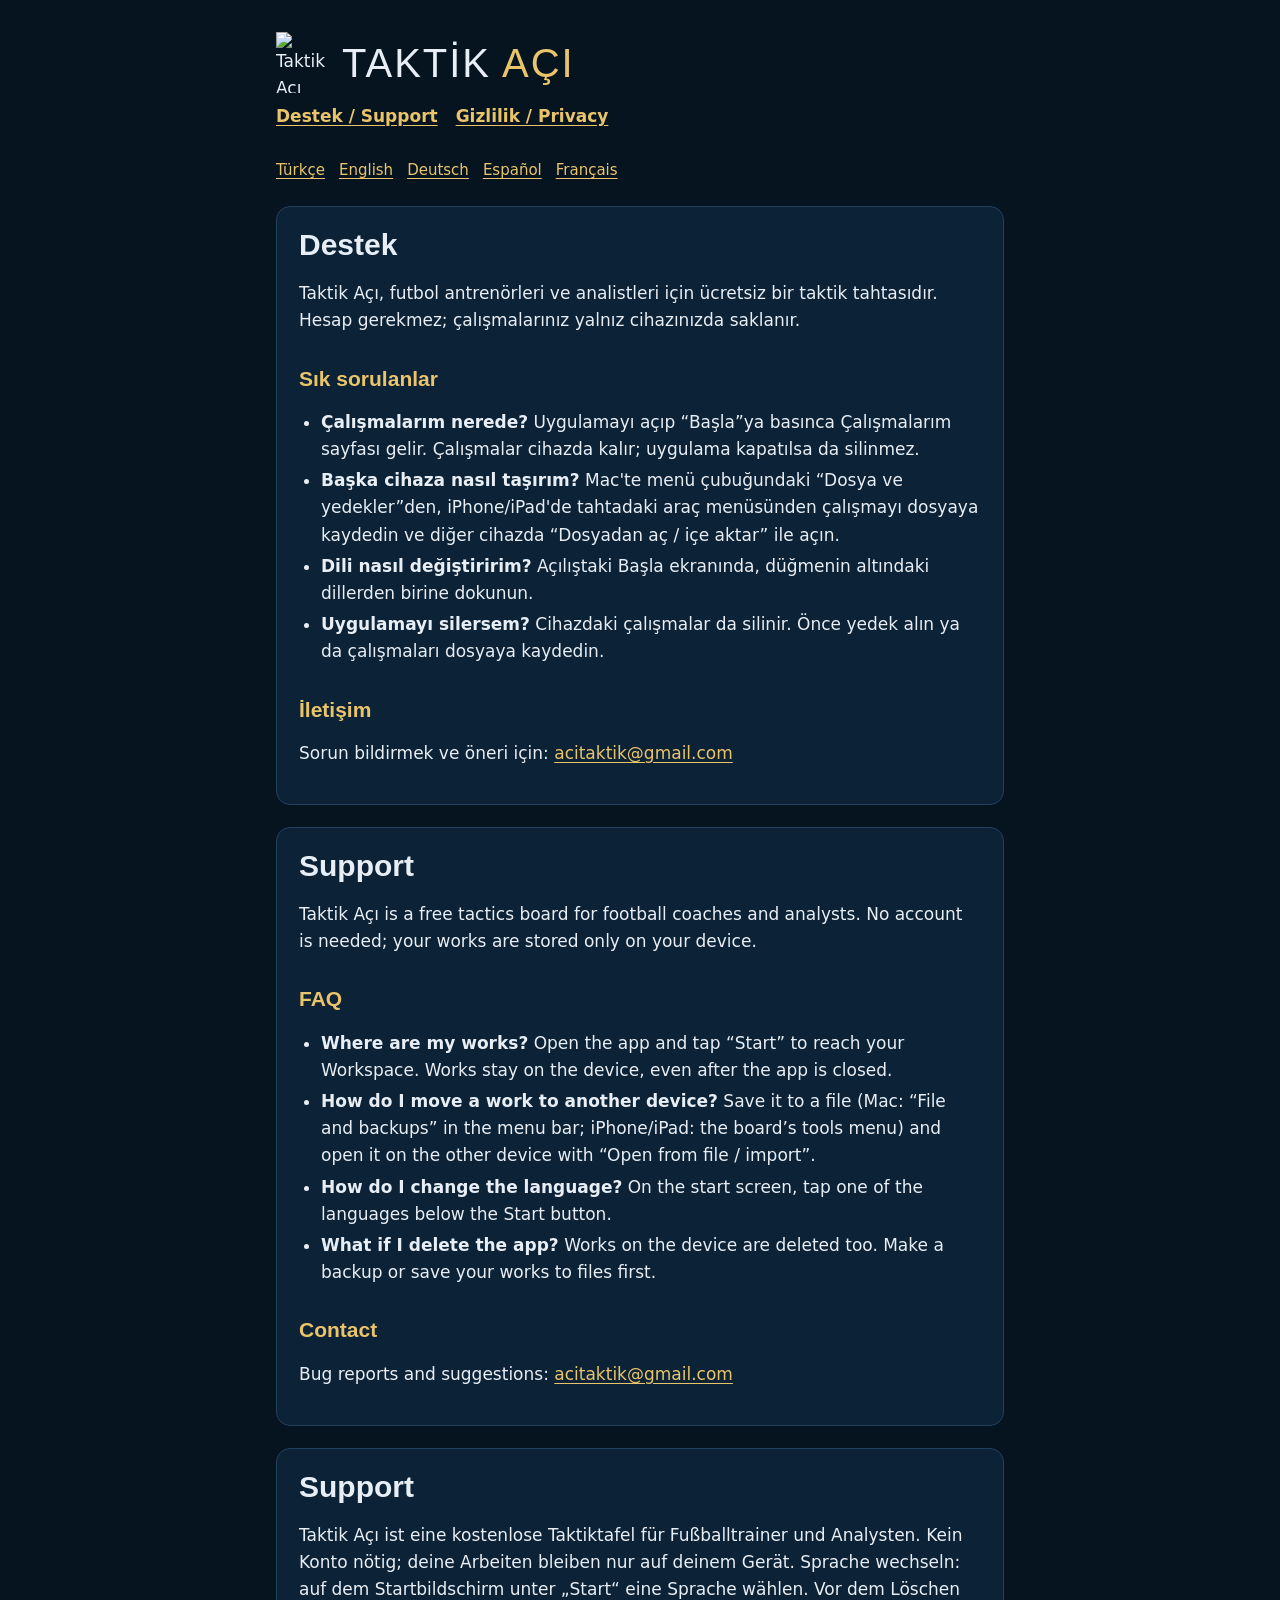
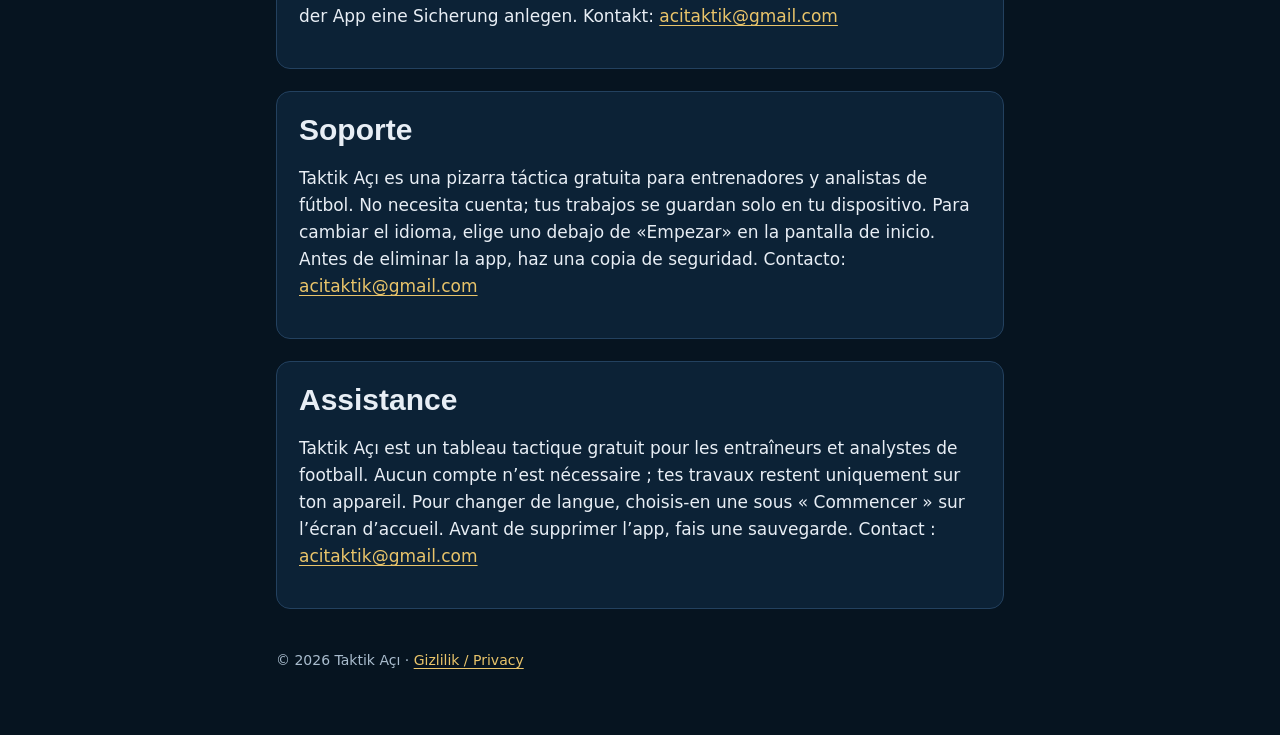
==== index.html @ 186c9df2 "Publish support and privacy pages" ====
<!doctype html>
<html lang="tr">
<head>
<meta charset="utf-8">
<meta name="viewport" content="width=device-width, initial-scale=1">
<title>Taktik Açı — Destek / Support</title>
<meta name="description" content="Taktik Açı futbol taktik tahtası için destek sayfası.">
<link rel="icon" href="img/favicon.png">
<link rel="stylesheet" href="stil.css">
</head>
<body>
<div class="wrap">
<header class="brand"><img src="img/logo.png" alt="Taktik Açı logosu" width="52" height="61"><div class="name">TAKTİK <b>AÇI</b></div></header>
<nav class="top" aria-label="Sayfalar"><a href="index.html" aria-current="page">Destek / Support</a><a href="gizlilik.html">Gizlilik / Privacy</a></nav>
<nav class="lang" aria-label="Dil / Language"><a href="#tr" lang="tr">Türkçe</a><a href="#en" lang="en">English</a><a href="#de" lang="de">Deutsch</a><a href="#es" lang="es">Español</a><a href="#fr" lang="fr">Français</a></nav>

<section class="l" id="tr" lang="tr">
<h1>Destek</h1>
<p>Taktik Açı, futbol antrenörleri ve analistleri için ücretsiz bir taktik tahtasıdır. Hesap gerekmez; çalışmalarınız yalnız cihazınızda saklanır.</p>
<h2>Sık sorulanlar</h2>
<ul>
<li><strong>Çalışmalarım nerede?</strong> Uygulamayı açıp “Başla”ya basınca Çalışmalarım sayfası gelir. Çalışmalar cihazda kalır; uygulama kapatılsa da silinmez.</li>
<li><strong>Başka cihaza nasıl taşırım?</strong> Mac'te menü çubuğundaki “Dosya ve yedekler”den, iPhone/iPad'de tahtadaki araç menüsünden çalışmayı dosyaya kaydedin ve diğer cihazda “Dosyadan aç / içe aktar” ile açın.</li>
<li><strong>Dili nasıl değiştiririm?</strong> Açılıştaki Başla ekranında, düğmenin altındaki dillerden birine dokunun.</li>
<li><strong>Uygulamayı silersem?</strong> Cihazdaki çalışmalar da silinir. Önce yedek alın ya da çalışmaları dosyaya kaydedin.</li>
</ul>
<h2>İletişim</h2>
<p>Sorun bildirmek ve öneri için: <a href="mailto:acitaktik@gmail.com">acitaktik@gmail.com</a></p>
</section>

<section class="l" id="en" lang="en">
<h1>Support</h1>
<p>Taktik Açı is a free tactics board for football coaches and analysts. No account is needed; your works are stored only on your device.</p>
<h2>FAQ</h2>
<ul>
<li><strong>Where are my works?</strong> Open the app and tap “Start” to reach your Workspace. Works stay on the device, even after the app is closed.</li>
<li><strong>How do I move a work to another device?</strong> Save it to a file (Mac: “File and backups” in the menu bar; iPhone/iPad: the board’s tools menu) and open it on the other device with “Open from file / import”.</li>
<li><strong>How do I change the language?</strong> On the start screen, tap one of the languages below the Start button.</li>
<li><strong>What if I delete the app?</strong> Works on the device are deleted too. Make a backup or save your works to files first.</li>
</ul>
<h2>Contact</h2>
<p>Bug reports and suggestions: <a href="mailto:acitaktik@gmail.com">acitaktik@gmail.com</a></p>
</section>

<section class="l" id="de" lang="de">
<h1>Support</h1>
<p>Taktik Açı ist eine kostenlose Taktiktafel für Fußballtrainer und Analysten. Kein Konto nötig; deine Arbeiten bleiben nur auf deinem Gerät. Sprache wechseln: auf dem Startbildschirm unter „Start“ eine Sprache wählen. Vor dem Löschen der App eine Sicherung anlegen. Kontakt: <a href="mailto:acitaktik@gmail.com">acitaktik@gmail.com</a></p>
</section>
<section class="l" id="es" lang="es">
<h1>Soporte</h1>
<p>Taktik Açı es una pizarra táctica gratuita para entrenadores y analistas de fútbol. No necesita cuenta; tus trabajos se guardan solo en tu dispositivo. Para cambiar el idioma, elige uno debajo de «Empezar» en la pantalla de inicio. Antes de eliminar la app, haz una copia de seguridad. Contacto: <a href="mailto:acitaktik@gmail.com">acitaktik@gmail.com</a></p>
</section>
<section class="l" id="fr" lang="fr">
<h1>Assistance</h1>
<p>Taktik Açı est un tableau tactique gratuit pour les entraîneurs et analystes de football. Aucun compte n’est nécessaire ; tes travaux restent uniquement sur ton appareil. Pour changer de langue, choisis-en une sous « Commencer » sur l’écran d’accueil. Avant de supprimer l’app, fais une sauvegarde. Contact : <a href="mailto:acitaktik@gmail.com">acitaktik@gmail.com</a></p>
</section>

<footer>© 2026 Taktik Açı · <a href="gizlilik.html">Gizlilik / Privacy</a></footer>
</div>
</body>
</html>
---- stil.css ----
/* Taktik Açı — mağaza destek ve gizlilik sayfaları. Dış kaynak yok: yazı tipleri ve görseller bu klasörde. */
@font-face { font-family: Barlow; font-weight: 400; font-display: swap; src: url(fonts/barlow-latin-400-normal.woff2) format('woff2'); unicode-range: U+0000-00FF, U+0131, U+0152-0153, U+02BB-02BC, U+02C6, U+02DA, U+02DC, U+2000-206F, U+2074, U+20AC, U+2122, U+2191, U+2193, U+2212, U+2215, U+FEFF, U+FFFD; }
@font-face { font-family: Barlow; font-weight: 400; font-display: swap; src: url(fonts/barlow-latin-ext-400-normal.woff2) format('woff2'); unicode-range: U+0100-024F, U+0259, U+1E00-1EFF, U+2020, U+20A0-20AB, U+20AD-20CF, U+2113, U+2C60-2C7F, U+A720-A7FF; }
@font-face { font-family: Barlow; font-weight: 600; font-display: swap; src: url(fonts/barlow-latin-600-normal.woff2) format('woff2'); unicode-range: U+0000-00FF, U+0131, U+0152-0153, U+02BB-02BC, U+02C6, U+02DA, U+02DC, U+2000-206F, U+2074, U+20AC, U+2122, U+2191, U+2193, U+2212, U+2215, U+FEFF, U+FFFD; }
@font-face { font-family: Barlow; font-weight: 600; font-display: swap; src: url(fonts/barlow-latin-ext-600-normal.woff2) format('woff2'); unicode-range: U+0100-024F, U+0259, U+1E00-1EFF, U+2020, U+20A0-20AB, U+20AD-20CF, U+2113, U+2C60-2C7F, U+A720-A7FF; }
@font-face { font-family: 'Bebas Neue'; font-weight: 400; font-display: swap; src: url(fonts/bebas-neue-latin-400-normal.woff2) format('woff2'); unicode-range: U+0000-00FF, U+0131, U+0152-0153, U+02BB-02BC, U+02C6, U+02DA, U+02DC, U+2000-206F, U+2074, U+20AC, U+2122, U+2191, U+2193, U+2212, U+2215, U+FEFF, U+FFFD; }
@font-face { font-family: 'Bebas Neue'; font-weight: 400; font-display: swap; src: url(fonts/bebas-neue-latin-ext-400-normal.woff2) format('woff2'); unicode-range: U+0100-024F, U+0259, U+1E00-1EFF, U+2020, U+20A0-20AB, U+20AD-20CF, U+2113, U+2C60-2C7F, U+A720-A7FF; }

:root { --bg: #061420; --panel: #0c2236; --line: #23415f; --text: #e8eef5; --muted: #a9bccd; --gold: #e9c46a; }
* { box-sizing: border-box; }
html { -webkit-text-size-adjust: 100%; }
body { margin: 0; background: var(--bg); color: var(--text); font: 400 17px/1.6 Barlow, system-ui, -apple-system, sans-serif; }
a { color: var(--gold); text-underline-offset: 3px; }
a:focus-visible, button:focus-visible { outline: 3px solid var(--gold); outline-offset: 2px; }
.wrap { max-width: 760px; margin: 0 auto; padding: 32px 16px 64px; }
header.brand { display: flex; align-items: center; gap: 14px; margin-bottom: 8px; }
header.brand img { width: 52px; height: auto; }
header.brand .name { font: 400 40px/1 'Bebas Neue', Impact, sans-serif; letter-spacing: .05em; }
header.brand .name b { color: var(--gold); font-weight: 400; }
nav.top { display: flex; flex-wrap: wrap; gap: 6px 18px; margin: 10px 0 28px; font-weight: 600; }
nav.lang { display: flex; flex-wrap: wrap; gap: 6px 14px; margin: 0 0 24px; font-size: 15px; }
nav.lang a[aria-current] { color: var(--text); text-decoration: none; }
h1 { font: 600 30px/1.2 Barlow, sans-serif; margin: 0 0 6px; }
h2 { font: 600 21px/1.3 Barlow, sans-serif; margin: 30px 0 8px; color: var(--gold); }
.meta { color: var(--muted); font-size: 15px; margin: 0 0 20px; }
section.l { background: var(--panel); border: 1px solid var(--line); border-radius: 14px; padding: 20px 22px; margin: 0 0 22px; }
section.l > h2:first-child { margin-top: 0; }
ul { padding-left: 22px; } li { margin: 4px 0; }
.note { border-left: 3px solid var(--gold); padding: 6px 12px; color: var(--muted); }
footer { margin-top: 40px; color: var(--muted); font-size: 14px; }
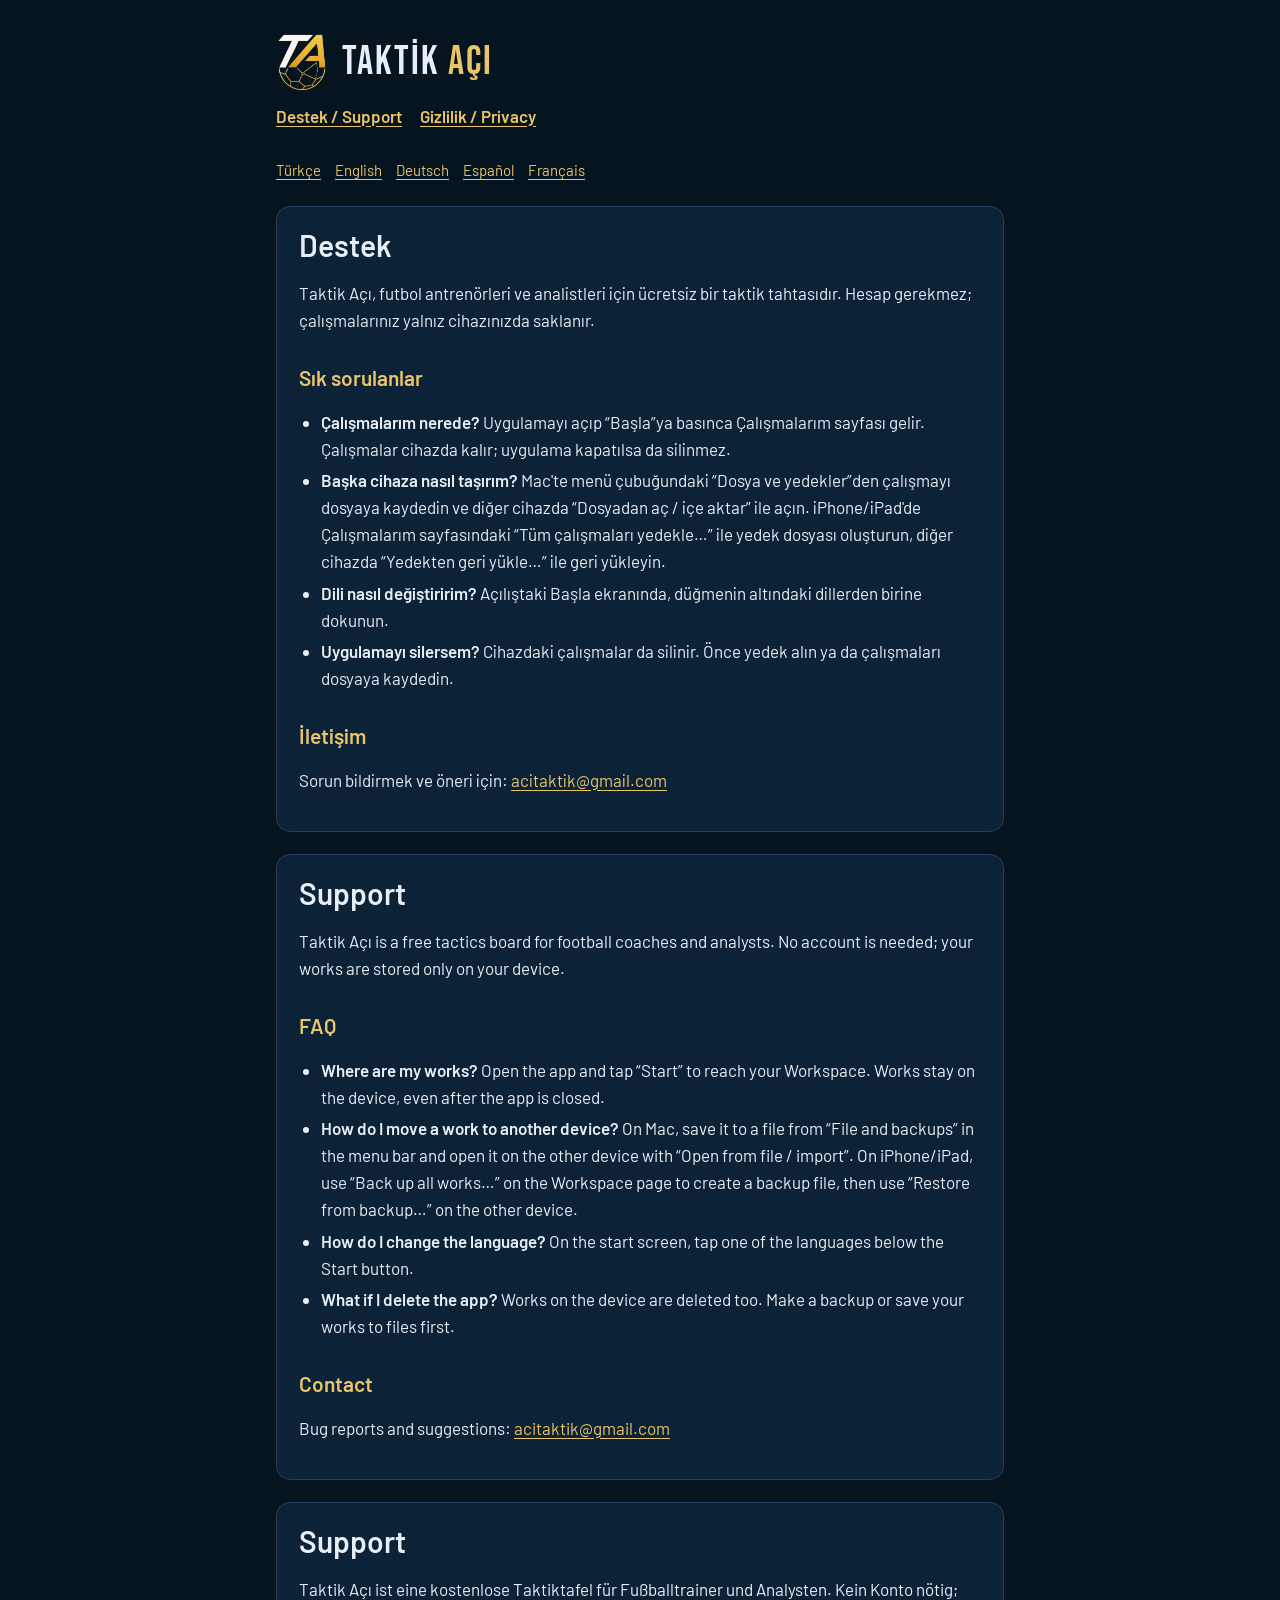
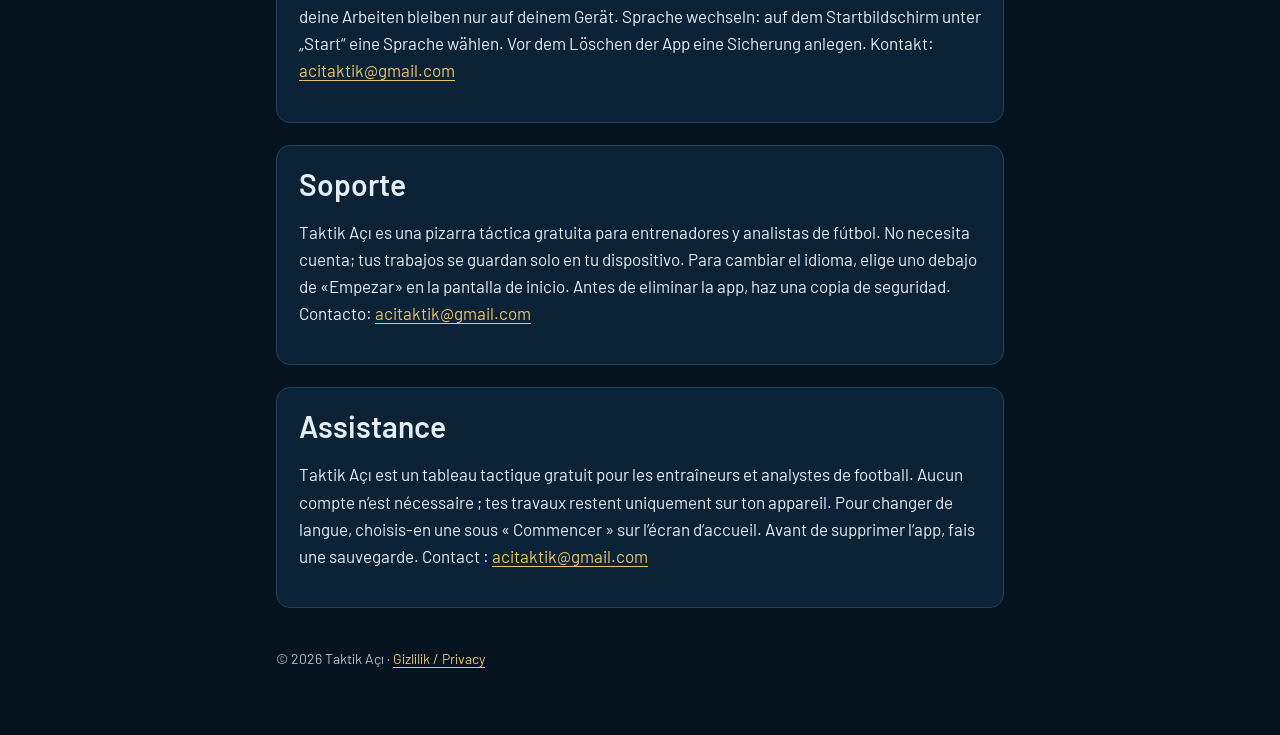
==== commit a07fbf36: "Correct iPad backup instructions" ====
--- a/index.html
+++ b/index.html
@@ -20,7 +20,7 @@
 <h2>Sık sorulanlar</h2>
 <ul>
 <li><strong>Çalışmalarım nerede?</strong> Uygulamayı açıp “Başla”ya basınca Çalışmalarım sayfası gelir. Çalışmalar cihazda kalır; uygulama kapatılsa da silinmez.</li>
-<li><strong>Başka cihaza nasıl taşırım?</strong> Mac'te menü çubuğundaki “Dosya ve yedekler”den, iPhone/iPad'de tahtadaki araç menüsünden çalışmayı dosyaya kaydedin ve diğer cihazda “Dosyadan aç / içe aktar” ile açın.</li>
+<li><strong>Başka cihaza nasıl taşırım?</strong> Mac'te menü çubuğundaki “Dosya ve yedekler”den çalışmayı dosyaya kaydedin ve diğer cihazda “Dosyadan aç / içe aktar” ile açın. iPhone/iPad'de Çalışmalarım sayfasındaki “Tüm çalışmaları yedekle…” ile yedek dosyası oluşturun, diğer cihazda “Yedekten geri yükle…” ile geri yükleyin.</li>
 <li><strong>Dili nasıl değiştiririm?</strong> Açılıştaki Başla ekranında, düğmenin altındaki dillerden birine dokunun.</li>
 <li><strong>Uygulamayı silersem?</strong> Cihazdaki çalışmalar da silinir. Önce yedek alın ya da çalışmaları dosyaya kaydedin.</li>
 </ul>
@@ -34,7 +34,7 @@
 <h2>FAQ</h2>
 <ul>
 <li><strong>Where are my works?</strong> Open the app and tap “Start” to reach your Workspace. Works stay on the device, even after the app is closed.</li>
-<li><strong>How do I move a work to another device?</strong> Save it to a file (Mac: “File and backups” in the menu bar; iPhone/iPad: the board’s tools menu) and open it on the other device with “Open from file / import”.</li>
+<li><strong>How do I move a work to another device?</strong> On Mac, save it to a file from “File and backups” in the menu bar and open it on the other device with “Open from file / import”. On iPhone/iPad, use “Back up all works…” on the Workspace page to create a backup file, then use “Restore from backup…” on the other device.</li>
 <li><strong>How do I change the language?</strong> On the start screen, tap one of the languages below the Start button.</li>
 <li><strong>What if I delete the app?</strong> Works on the device are deleted too. Make a backup or save your works to files first.</li>
 </ul>
